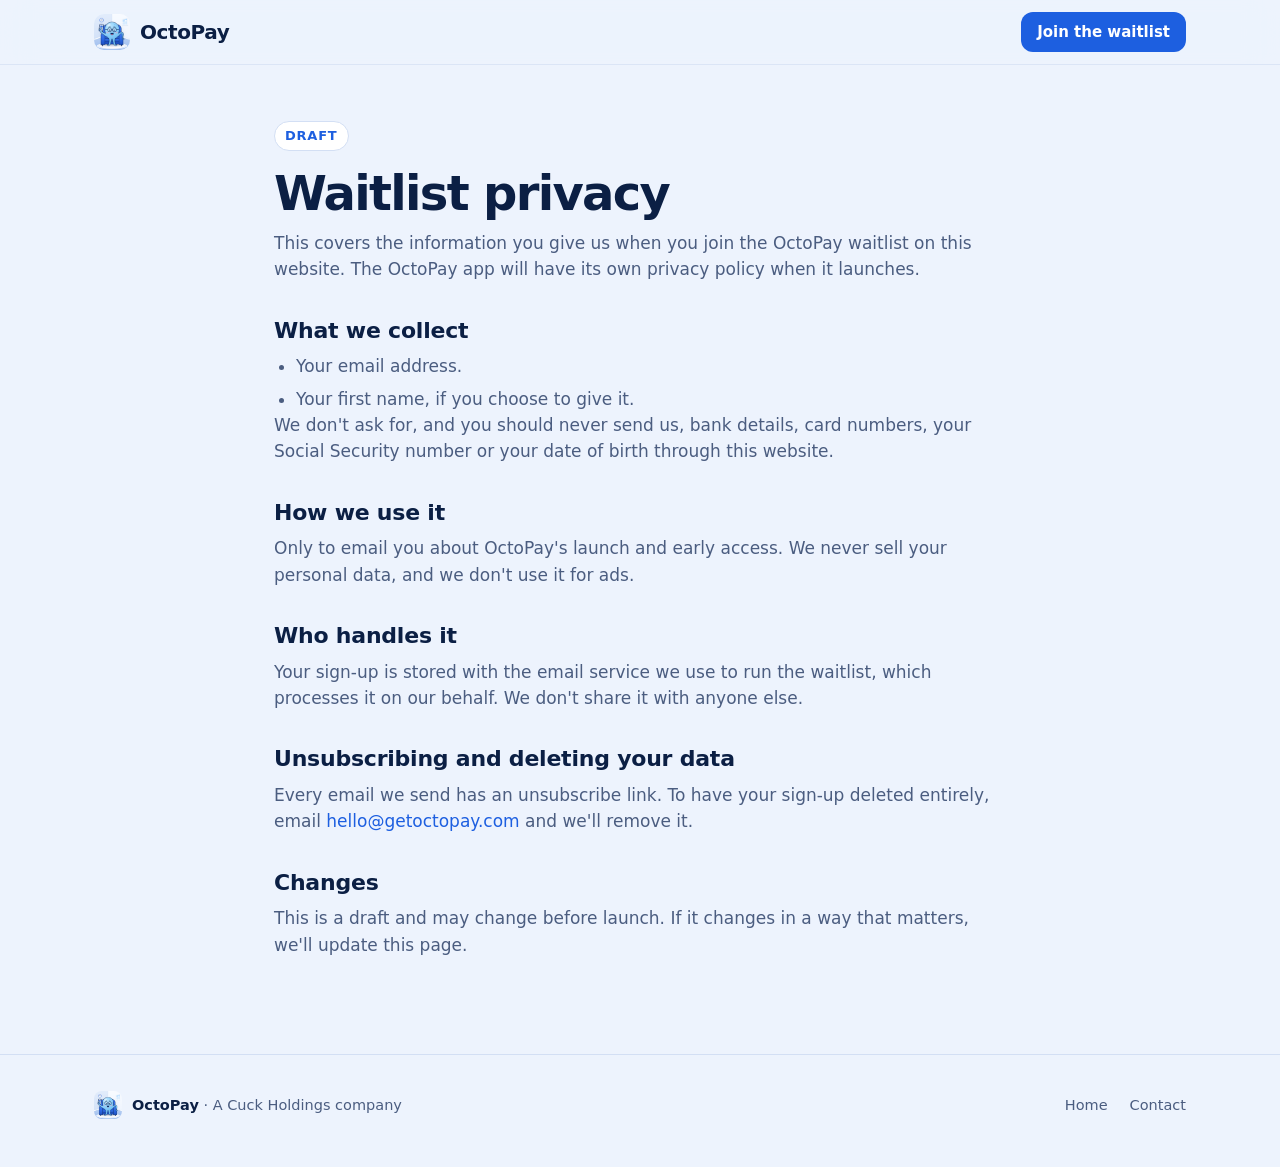
==== privacy.html @ 366e0dc7 "OctoPay marketing site: landing page, waitlist form and draft privacy page Static HTML/CSS/JS with l" ====
<!doctype html>
<html lang="en">
<head>
  <meta charset="utf-8">
  <meta name="viewport" content="width=device-width, initial-scale=1, viewport-fit=cover">
  <title>Waitlist Privacy · OctoPay</title>
  <meta name="description" content="How OctoPay handles the information you give us when you join the waitlist.">
  <meta name="color-scheme" content="light dark">
  <meta name="robots" content="noindex">
  <link rel="icon" type="image/png" sizes="32x32" href="img/favicon-32.png">
  <link rel="apple-touch-icon" href="img/apple-touch-icon.png">
  <link rel="stylesheet" href="styles.css">
  <script>
    try { var t = localStorage.getItem('theme'); if (t) document.documentElement.dataset.theme = t; } catch (e) {}
  </script>
  <style>
    .legal { padding: 56px 0 96px; }
    .legal h1 { font-size: clamp(34px, 5vw, 48px); margin-bottom: 12px; }
    .legal h2 { font-size: 22px; letter-spacing: -0.01em; margin: 36px 0 10px; }
    .legal p, .legal li { color: var(--text-2); }
    .legal p + p { margin-top: 12px; }
    .legal ul { padding-left: 22px; margin: 10px 0 0; }
    .legal li + li { margin-top: 6px; }
    .draft {
      display: inline-block; font-size: 13px; font-weight: 700; letter-spacing: .06em; text-transform: uppercase;
      color: var(--accent); background: var(--surface); border: 1px solid var(--border);
      padding: 4px 10px; border-radius: 999px; margin-bottom: 18px;
    }
  </style>
</head>
<body>
  <header class="site-header">
    <div class="wrap header-inner">
      <a class="brand" href="index.html" aria-label="OctoPay home">
        <img src="img/logo-96.png" width="36" height="36" alt="">
        <span>OctoPay</span>
      </a>
      <div class="header-actions" style="margin-left:auto">
        <a class="btn btn-small" href="index.html#join">Join the waitlist</a>
      </div>
    </div>
  </header>

  <main class="legal">
    <div class="wrap narrow">
      <span class="draft">Draft</span>
      <h1>Waitlist privacy</h1>
      <p>This covers the information you give us when you join the OctoPay waitlist on this website. The OctoPay app will have its own privacy policy when it launches.</p>

      <h2>What we collect</h2>
      <ul>
        <li>Your email address.</li>
        <li>Your first name, if you choose to give it.</li>
      </ul>
      <p>We don't ask for, and you should never send us, bank details, card numbers, your Social Security number or your date of birth through this website.</p>

      <h2>How we use it</h2>
      <p>Only to email you about OctoPay's launch and early access. We never sell your personal data, and we don't use it for ads.</p>

      <h2>Who handles it</h2>
      <p>Your sign-up is stored with the email service we use to run the waitlist, which processes it on our behalf. We don't share it with anyone else.</p>

      <h2>Unsubscribing and deleting your data</h2>
      <p>Every email we send has an unsubscribe link. To have your sign-up deleted entirely, email <a href="mailto:hello@getoctopay.com">hello@getoctopay.com</a> and we'll remove it.</p>

      <h2>Changes</h2>
      <p>This is a draft and may change before launch. If it changes in a way that matters, we'll update this page.</p>
    </div>
  </main>

  <footer class="site-footer">
    <div class="wrap footer-inner">
      <div class="footer-brand">
        <img src="img/logo-96.png" width="28" height="28" alt="">
        <span><strong>OctoPay</strong> · A Cuck Holdings company</span>
      </div>
      <nav class="footer-links" aria-label="Footer">
        <a href="index.html">Home</a>
        <a href="mailto:hello@getoctopay.com">Contact</a>
      </nav>
    </div>
  </footer>
</body>
</html>
---- styles.css ----
/* OctoPay marketing site. Colors are the app's tokens (see CLAUDE.md, "Brand"). */

:root {
  --blue: #1D5FE0;
  --deep: #0F3DA8;
  --sky: #4A8CF5;
  --light: #8DD0FB;
  --navy: #0B2559;
  --card-a: #3175F2;
  --card-b: #1240AE;

  --bg: #EDF3FD;
  --surface: #FFFFFF;
  --surface-muted: #E4ECFA;
  --border: #D3DFF4;
  --text: #0B1F44;
  --text-2: #4B5D80;
  --text-3: #8292B0;
  --accent: #1D5FE0;
  --accent-fill: #1D5FE0;
  --heading-accent: #0F3DA8;
  --success: #0F8A47;
  --danger: #D1242F;
  --header-bg: rgba(237, 243, 253, 0.82);
  --shadow: 0 1px 2px rgba(11, 31, 68, 0.06), 0 12px 32px rgba(11, 37, 89, 0.10);
  --phone-shadow: 0 30px 60px -20px rgba(11, 37, 89, 0.35), 0 12px 24px -12px rgba(11, 37, 89, 0.25);

  --font: -apple-system, BlinkMacSystemFont, "Inter", system-ui, sans-serif;
  --radius: 20px;
  --wrap: 1140px;
  color-scheme: light;
}

@media (prefers-color-scheme: dark) {
  :root:not([data-theme="light"]) {
    --bg: #06122B;
    --surface: #0E1D3E;
    --surface-muted: #15284F;
    --border: #213863;
    --text: #F2F6FF;
    --text-2: #A9B9D9;
    --text-3: #7083A8;
    --accent: #6FA8FF;
    --accent-fill: #2F6BEA;
    --heading-accent: #6FA8FF;
    --success: #3DD68C;
    --danger: #FF6B6B;
    --header-bg: rgba(6, 18, 43, 0.82);
    --shadow: 0 1px 2px rgba(0, 0, 0, 0.3), 0 12px 32px rgba(0, 0, 0, 0.35);
    --phone-shadow: 0 30px 60px -20px rgba(0, 0, 0, 0.7), 0 12px 24px -12px rgba(0, 0, 0, 0.5);
    color-scheme: dark;
  }
}
:root[data-theme="dark"] {
  --bg: #06122B;
  --surface: #0E1D3E;
  --surface-muted: #15284F;
  --border: #213863;
  --text: #F2F6FF;
  --text-2: #A9B9D9;
  --text-3: #7083A8;
  --accent: #6FA8FF;
  --accent-fill: #2F6BEA;
  --heading-accent: #6FA8FF;
  --success: #3DD68C;
  --danger: #FF6B6B;
  --header-bg: rgba(6, 18, 43, 0.82);
  --shadow: 0 1px 2px rgba(0, 0, 0, 0.3), 0 12px 32px rgba(0, 0, 0, 0.35);
  --phone-shadow: 0 30px 60px -20px rgba(0, 0, 0, 0.7), 0 12px 24px -12px rgba(0, 0, 0, 0.5);
  color-scheme: dark;
}

*, *::before, *::after { box-sizing: border-box; }
html { scroll-behavior: smooth; scroll-padding-top: 76px; -webkit-text-size-adjust: 100%; }
@media (prefers-reduced-motion: reduce) { html { scroll-behavior: auto; } }
body {
  margin: 0;
  background: var(--bg);
  color: var(--text);
  font-family: var(--font);
  font-size: 17px;
  line-height: 1.55;
  -webkit-font-smoothing: antialiased;
  overflow-x: hidden;
}
img { max-width: 100%; display: block; }
a { color: var(--accent); text-decoration: none; }
a:hover { text-decoration: underline; }
h1, h2, h3 { margin: 0; letter-spacing: -0.02em; line-height: 1.12; }
p { margin: 0; }
:focus-visible { outline: 3px solid var(--sky); outline-offset: 2px; border-radius: 8px; }

.wrap { width: 100%; max-width: var(--wrap); margin: 0 auto; padding: 0 24px; }
.narrow { max-width: 780px; }
.sr-only { position: absolute; width: 1px; height: 1px; overflow: hidden; clip: rect(0 0 0 0); white-space: nowrap; }
.skip { position: absolute; left: -999px; top: 8px; background: var(--surface); padding: 8px 14px; border-radius: 10px; z-index: 100; }
.skip:focus { left: 8px; }
.muted { color: var(--text-3); }

/* Buttons */
.btn {
  display: inline-flex; align-items: center; justify-content: center;
  font: 600 16px/1 var(--font);
  color: #fff; background: var(--accent-fill);
  border: 0; border-radius: 14px;
  padding: 0 22px; height: 52px;
  cursor: pointer; white-space: nowrap;
  transition: background .15s ease, transform .1s ease;
}
.btn:hover { background: var(--deep); text-decoration: none; }
.btn:active { transform: scale(0.98); }
.btn[disabled] { opacity: .6; cursor: progress; }
.btn-small { height: 40px; padding: 0 16px; font-size: 15px; border-radius: 12px; }

/* Header */
.site-header {
  position: sticky; top: 0; z-index: 50;
  background: var(--header-bg);
  -webkit-backdrop-filter: saturate(180%) blur(16px);
  backdrop-filter: saturate(180%) blur(16px);
  border-bottom: 1px solid color-mix(in srgb, var(--border) 70%, transparent);
}
.header-inner { display: flex; align-items: center; gap: 24px; height: 64px; }
.brand { display: flex; align-items: center; gap: 10px; color: var(--text); font-weight: 700; font-size: 20px; letter-spacing: -0.02em; }
.brand:hover { text-decoration: none; }
.brand img { border-radius: 10px; }
.nav { display: flex; gap: 26px; margin-left: auto; }
.nav a { color: var(--text-2); font-size: 15px; font-weight: 500; }
.nav a:hover { color: var(--text); text-decoration: none; }
.header-actions { display: flex; align-items: center; gap: 10px; }
.theme-toggle {
  width: 40px; height: 40px; border-radius: 12px;
  display: grid; place-items: center;
  background: transparent; border: 1px solid var(--border); color: var(--text-2);
  cursor: pointer;
}
.theme-toggle svg { width: 19px; height: 19px; fill: none; stroke: currentColor; stroke-width: 1.8; stroke-linecap: round; }
.theme-toggle .i-moon { display: none; }
:root[data-theme="dark"] .theme-toggle .i-sun { display: none; }
:root[data-theme="dark"] .theme-toggle .i-moon { display: block; }
@media (prefers-color-scheme: dark) {
  :root:not([data-theme="light"]) .theme-toggle .i-sun { display: none; }
  :root:not([data-theme="light"]) .theme-toggle .i-moon { display: block; }
}

/* Hero */
.hero { padding: 72px 0 96px; position: relative; overflow: hidden; }
.hero::before {
  content: ""; position: absolute; inset: -20% -10% auto auto; width: 70%; height: 120%;
  background: radial-gradient(closest-side, color-mix(in srgb, var(--sky) 28%, transparent), transparent 70%);
  pointer-events: none;
}
.hero-grid { display: grid; grid-template-columns: 1.05fr 1fr; gap: 48px; align-items: center; position: relative; }
.pill {
  display: inline-flex; align-items: center; gap: 8px;
  font-size: 14px; font-weight: 600; color: var(--accent);
  background: var(--surface); border: 1px solid var(--border);
  padding: 6px 14px 6px 10px; border-radius: 999px; margin-bottom: 24px;
}
.pill .dot { width: 8px; height: 8px; border-radius: 50%; background: var(--success); box-shadow: 0 0 0 4px color-mix(in srgb, var(--success) 20%, transparent); }
h1 { font-size: clamp(44px, 7vw, 76px); font-weight: 800; letter-spacing: -0.035em; line-height: 1.02; }
.accent { color: var(--accent); }
.lede { font-size: clamp(18px, 2vw, 21px); color: var(--text-2); margin: 22px 0 32px; max-width: 34em; }

/* Waitlist form */
.waitlist { display: flex; flex-wrap: wrap; gap: 10px; max-width: 520px; }
.waitlist input {
  flex: 1 1 220px; min-width: 0; height: 52px;
  font: 16px var(--font); color: var(--text);
  background: var(--surface); border: 1px solid var(--border); border-radius: 14px;
  padding: 0 16px;
}
.waitlist input::placeholder { color: var(--text-3); }
.waitlist input:focus { outline: none; border-color: var(--accent); box-shadow: 0 0 0 4px color-mix(in srgb, var(--accent) 22%, transparent); }
.waitlist input[aria-invalid="true"] { border-color: var(--danger); }
.form-note { flex-basis: 100%; font-size: 13.5px; color: var(--text-3); }
.form-status { flex-basis: 100%; font-size: 15px; font-weight: 500; min-height: 0; }
.form-status:empty { display: none; }
.form-status.ok { color: var(--success); }
.form-status.err { color: var(--danger); }
.waitlist.done input, .waitlist.done button { display: none; }
.waitlist-full { margin: 28px auto 0; justify-content: center; }
.waitlist-full .form-note, .waitlist-full .form-status { text-align: center; }

/* Phones */
.phone {
  margin: 0;
  width: 280px; aspect-ratio: 390 / 848;
  border-radius: 46px; padding: 9px;
  background: linear-gradient(145deg, #2a3550, #0b1222);
  box-shadow: var(--phone-shadow), inset 0 0 0 1.5px rgba(255, 255, 255, 0.12);
  flex-shrink: 0;
}
.phone img { width: 100%; height: 100%; object-fit: cover; border-radius: 38px; background: var(--surface-muted); }

.hero-art { position: relative; height: 640px; display: flex; justify-content: center; align-items: center; }
.phone-front { position: relative; z-index: 2; transform: translateX(-40px) rotate(-3deg); }
.phone-back { position: absolute; z-index: 1; width: 240px; transform: translate(110px, 30px) rotate(6deg); opacity: .95; }
.bubble {
  position: absolute; z-index: 3; left: 0; bottom: 64px;
  display: flex; align-items: center; gap: 12px;
  background: color-mix(in srgb, var(--surface) 88%, transparent);
  -webkit-backdrop-filter: blur(16px); backdrop-filter: blur(16px);
  border: 1px solid var(--border); border-radius: 18px;
  padding: 12px 16px; font-size: 14.5px; line-height: 1.35;
  box-shadow: var(--shadow);
  animation: float 6s ease-in-out infinite;
}
.bubble img { border-radius: 9px; }
@keyframes float { 50% { transform: translateY(-8px); } }
@media (prefers-reduced-motion: reduce) { .bubble { animation: none; } }

/* Sections */
.section { padding: 104px 0; }
.section-tint { background: var(--surface-muted); }
.section-head { text-align: center; max-width: 720px; margin: 0 auto 56px; }
.section-head.left { text-align: left; margin: 0 0 32px; }
.eyebrow { font-size: 14px; font-weight: 700; text-transform: uppercase; letter-spacing: 0.08em; color: var(--accent); margin-bottom: 14px; }
h2 { font-size: clamp(32px, 4.4vw, 48px); font-weight: 800; letter-spacing: -0.03em; }
h3 { font-size: 19px; font-weight: 700; letter-spacing: -0.01em; }
.body-lg { font-size: 19px; color: var(--text-2); }

/* Steps */
.steps { list-style: none; margin: 0; padding: 0; display: grid; grid-template-columns: repeat(4, 1fr); gap: 24px; }
.step {
  background: var(--surface); border: 1px solid var(--border); border-radius: var(--radius);
  padding: 28px 22px 26px; position: relative; overflow: hidden;
}
.step .phone-sm { width: 180px; margin: 0 auto 26px; border-radius: 32px; padding: 6px; }
.step .phone-sm img { border-radius: 27px; }
.step-num {
  display: inline-grid; place-items: center; width: 30px; height: 30px; border-radius: 10px;
  background: linear-gradient(135deg, var(--card-a), var(--card-b)); color: #fff;
  font-weight: 700; font-size: 15px; margin-bottom: 12px;
}
.step h3 { margin-bottom: 8px; }
.step p { color: var(--text-2); font-size: 15.5px; }

/* Feature split */
.feature-grid { display: grid; grid-template-columns: 1.1fr 1fr; gap: 64px; align-items: center; }
.feature-grid.reverse { grid-template-columns: 1fr 1.1fr; }
.feature-art { display: flex; justify-content: center; align-items: flex-start; }
.feature-art .phone-offset { width: 240px; margin-left: -48px; margin-top: 90px; }
.benefits { list-style: none; margin: 0; padding: 0; display: grid; grid-template-columns: 1fr 1fr; gap: 26px 28px; }
.benefits li { display: flex; gap: 14px; }
.benefits h3 { font-size: 17px; margin-bottom: 4px; }
.benefits p { color: var(--text-2); font-size: 15.5px; }
.ico {
  flex-shrink: 0; width: 42px; height: 42px; border-radius: 12px; display: grid; place-items: center;
  background: color-mix(in srgb, var(--accent) 14%, var(--surface)); color: var(--accent);
}
.ico svg { width: 22px; height: 22px; fill: none; stroke: currentColor; stroke-width: 1.8; stroke-linecap: round; stroke-linejoin: round; }

.checks { list-style: none; padding: 0; margin: 26px 0 22px; display: grid; gap: 14px; }
.checks li { position: relative; padding-left: 34px; color: var(--text-2); }
.checks li strong { color: var(--text); }
.checks li::before {
  content: ""; position: absolute; left: 0; top: 2px; width: 22px; height: 22px; border-radius: 50%;
  background: var(--accent-fill) url("data:image/svg+xml,%3Csvg xmlns='http://www.w3.org/2000/svg' viewBox='0 0 24 24' fill='none' stroke='white' stroke-width='3' stroke-linecap='round' stroke-linejoin='round'%3E%3Cpath d='M6 12.5l4 4 8-9'/%3E%3C/svg%3E") center / 13px no-repeat;
}
.fine { font-size: 14.5px; color: var(--text-3); }

/* Navy section (navy in both modes, as in the app's dark surfaces) */
.section-navy { background: var(--navy); color: #F2F6FF; position: relative; overflow: hidden; }
.section-navy::before {
  content: ""; position: absolute; inset: auto -10% -60% -10%; height: 100%;
  background: radial-gradient(closest-side, rgba(74, 140, 245, 0.35), transparent 70%);
  pointer-events: none;
}
:root[data-theme="dark"] .section-navy { background: #0A1A3D; }
@media (prefers-color-scheme: dark) { :root:not([data-theme="light"]) .section-navy { background: #0A1A3D; } }
.section-navy .eyebrow { color: var(--light); }
.tiles { display: grid; grid-template-columns: repeat(4, 1fr); gap: 20px; position: relative; }
.tile {
  background: rgba(255, 255, 255, 0.06); border: 1px solid rgba(141, 208, 251, 0.18);
  border-radius: var(--radius); padding: 26px 22px;
}
.tile .ico { background: rgba(141, 208, 251, 0.14); color: var(--light); margin-bottom: 18px; }
.tile h3 { font-size: 17.5px; margin-bottom: 8px; }
.tile p { color: #A9B9D9; font-size: 15.5px; }
.tiles-note { text-align: center; margin-top: 40px; color: #A9B9D9; position: relative; }

/* FAQ */
.faq { display: grid; gap: 12px; }
.faq details { background: var(--surface); border: 1px solid var(--border); border-radius: 16px; }
.faq summary {
  list-style: none; cursor: pointer; padding: 20px 56px 20px 22px; position: relative;
  font-weight: 600; font-size: 17.5px;
}
.faq summary::-webkit-details-marker { display: none; }
.faq summary::after {
  content: ""; position: absolute; right: 22px; top: 50%; width: 11px; height: 11px; margin-top: -8px;
  border-right: 2px solid var(--text-3); border-bottom: 2px solid var(--text-3);
  transform: rotate(45deg); transition: transform .2s ease;
}
.faq details[open] summary::after { transform: rotate(-135deg); margin-top: -2px; }
.faq details p { padding: 0 22px 22px; color: var(--text-2); }

/* CTA */
.cta { padding-top: 40px; }
.cta-inner { text-align: center; }
.cta-inner > img { margin: 0 auto 24px; border-radius: 36px; box-shadow: var(--shadow); }
.cta-inner .body-lg { margin-top: 14px; }

/* Footer */
.site-footer { border-top: 1px solid var(--border); padding: 36px 0 48px; font-size: 14.5px; color: var(--text-2); }
.footer-inner { display: grid; grid-template-columns: 1fr auto; gap: 18px 24px; align-items: center; }
.footer-brand { display: flex; align-items: center; gap: 10px; }
.footer-brand img { border-radius: 8px; }
.footer-brand strong { color: var(--text); }
.footer-links { display: flex; gap: 22px; }
.footer-links a { color: var(--text-2); }
.footer-fine { grid-column: 1 / -1; font-size: 13px; color: var(--text-3); max-width: 60em; }

/* Responsive */
@media (max-width: 1020px) {
  .steps { grid-template-columns: repeat(2, 1fr); }
  .tiles { grid-template-columns: repeat(2, 1fr); }
  .benefits { grid-template-columns: 1fr; }
}
@media (max-width: 860px) {
  .nav { display: none; }
  .header-actions { margin-left: auto; }
  .hero { padding: 40px 0 64px; }
  .hero-grid, .feature-grid, .feature-grid.reverse { grid-template-columns: 1fr; gap: 40px; }
  .hero-copy { text-align: center; }
  .hero-copy .waitlist { margin: 0 auto; }
  .lede { margin-left: auto; margin-right: auto; }
  .hero-art { height: 560px; }
  .feature-grid.reverse .feature-art { order: 2; }
  .section { padding: 72px 0; }
  .section-head.left { text-align: center; }
  .feature-copy .body-lg, .fine { text-align: center; }
}
@media (max-width: 560px) {
  .wrap { padding: 0 16px; }
  .btn-small { display: none; }
  .waitlist .btn { flex: 1 1 100%; }
  .hero-art { height: 500px; }
  .phone { width: 230px; border-radius: 38px; padding: 7px; }
  .phone img { border-radius: 31px; }
  .phone-front { transform: translateX(-34px) rotate(-3deg); }
  .phone-back { width: 190px; transform: translate(82px, 26px) rotate(6deg); }
  .bubble { left: 50%; transform: translateX(-50%); bottom: 18px; white-space: nowrap; animation: none; }
  .steps, .tiles { grid-template-columns: 1fr; }
  .feature-art .phone { width: 210px; }
  .feature-art .phone-offset { width: 175px; margin-left: -36px; margin-top: 70px; }
  .footer-inner { grid-template-columns: 1fr; }
}
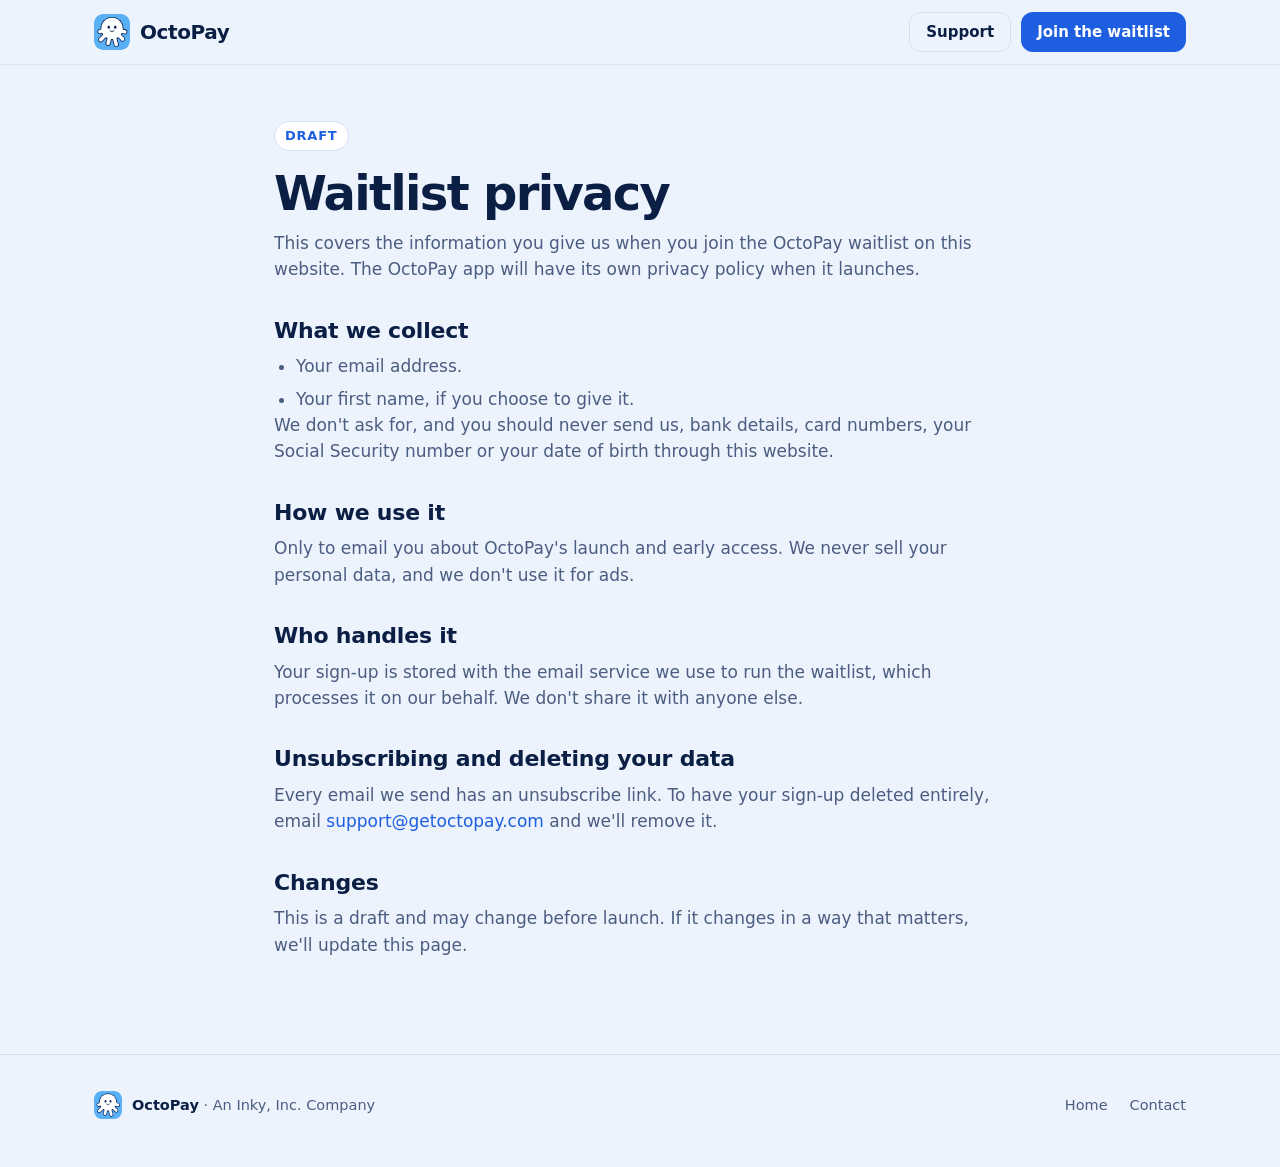
==== commit 9e79a958: "New octopus logo, Support button, Inky, Inc. footer - Flat white octopus with navy outline and sun-r" ====
--- a/privacy.html
+++ b/privacy.html
@@ -7,6 +7,7 @@
   <meta name="description" content="How OctoPay handles the information you give us when you join the waitlist.">
   <meta name="color-scheme" content="light dark">
   <meta name="robots" content="noindex">
+  <link rel="icon" type="image/svg+xml" href="img/logo.svg">
   <link rel="icon" type="image/png" sizes="32x32" href="img/favicon-32.png">
   <link rel="apple-touch-icon" href="img/apple-touch-icon.png">
   <link rel="stylesheet" href="styles.css">
@@ -32,11 +33,12 @@
   <header class="site-header">
     <div class="wrap header-inner">
       <a class="brand" href="index.html" aria-label="OctoPay home">
-        <img src="img/logo-96.png" width="36" height="36" alt="">
+        <img src="img/logo.svg" width="36" height="36" alt="">
         <span>OctoPay</span>
       </a>
       <div class="header-actions" style="margin-left:auto">
-        <a class="btn btn-small" href="index.html#join">Join the waitlist</a>
+        <a class="btn btn-small btn-ghost" href="mailto:support@getoctopay.com">Support</a>
+        <a class="btn btn-small btn-join" href="index.html#join">Join the waitlist</a>
       </div>
     </div>
   </header>
@@ -61,7 +63,7 @@
       <p>Your sign-up is stored with the email service we use to run the waitlist, which processes it on our behalf. We don't share it with anyone else.</p>
 
       <h2>Unsubscribing and deleting your data</h2>
-      <p>Every email we send has an unsubscribe link. To have your sign-up deleted entirely, email <a href="mailto:hello@getoctopay.com">hello@getoctopay.com</a> and we'll remove it.</p>
+      <p>Every email we send has an unsubscribe link. To have your sign-up deleted entirely, email <a href="mailto:support@getoctopay.com">support@getoctopay.com</a> and we'll remove it.</p>
 
       <h2>Changes</h2>
       <p>This is a draft and may change before launch. If it changes in a way that matters, we'll update this page.</p>
@@ -71,12 +73,12 @@
   <footer class="site-footer">
     <div class="wrap footer-inner">
       <div class="footer-brand">
-        <img src="img/logo-96.png" width="28" height="28" alt="">
-        <span><strong>OctoPay</strong> · A Cuck Holdings company</span>
+        <img src="img/logo.svg" width="28" height="28" alt="">
+        <span><strong>OctoPay</strong> · An Inky, Inc. Company</span>
       </div>
       <nav class="footer-links" aria-label="Footer">
         <a href="index.html">Home</a>
-        <a href="mailto:hello@getoctopay.com">Contact</a>
+        <a href="mailto:support@getoctopay.com">Contact</a>
       </nav>
     </div>
   </footer>
--- a/styles.css
+++ b/styles.css
@@ -111,6 +111,10 @@
 .btn:active { transform: scale(0.98); }
 .btn[disabled] { opacity: .6; cursor: progress; }
 .btn-small { height: 40px; padding: 0 16px; font-size: 15px; border-radius: 12px; }
+.btn-ghost { background: transparent; color: var(--text); border: 1px solid var(--border); gap: 7px; }
+.btn-ghost:hover { background: var(--surface); color: var(--text); }
+.btn-ghost svg { width: 17px; height: 17px; fill: none; stroke: currentColor; stroke-width: 1.8; stroke-linecap: round; stroke-linejoin: round; }
+.hp { position: absolute; left: -10000px; width: 1px; height: 1px; opacity: 0; }
 
 /* Header */
 .site-header {
@@ -123,7 +127,7 @@
 .header-inner { display: flex; align-items: center; gap: 24px; height: 64px; }
 .brand { display: flex; align-items: center; gap: 10px; color: var(--text); font-weight: 700; font-size: 20px; letter-spacing: -0.02em; }
 .brand:hover { text-decoration: none; }
-.brand img { border-radius: 10px; }
+.brand img { border-radius: 9px; }
 .nav { display: flex; gap: 26px; margin-left: auto; }
 .nav a { color: var(--text-2); font-size: 15px; font-weight: 500; }
 .nav a:hover { color: var(--text); text-decoration: none; }
@@ -334,7 +338,7 @@
 }
 @media (max-width: 560px) {
   .wrap { padding: 0 16px; }
-  .btn-small { display: none; }
+  .btn-join { display: none; }
   .waitlist .btn { flex: 1 1 100%; }
   .hero-art { height: 500px; }
   .phone { width: 230px; border-radius: 38px; padding: 7px; }
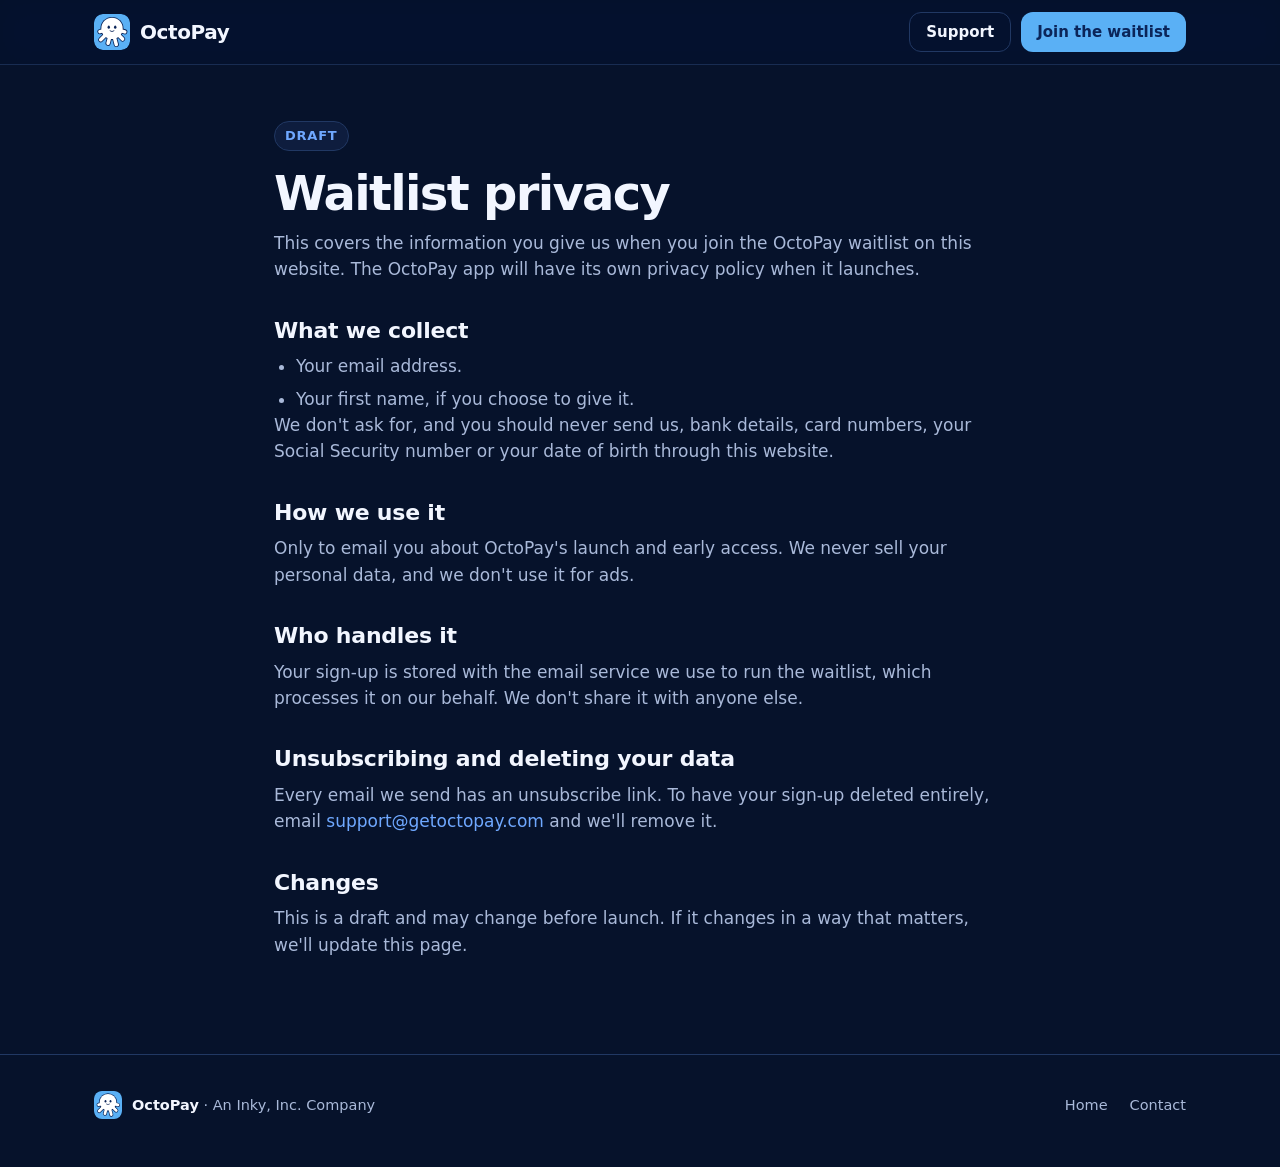
==== commit 69641186: "Dark theme by default, toggle for light; shade the feature icons - Dark is now the default for all v" ====
--- a/privacy.html
+++ b/privacy.html
@@ -5,14 +5,14 @@
   <meta name="viewport" content="width=device-width, initial-scale=1, viewport-fit=cover">
   <title>Waitlist Privacy · OctoPay</title>
   <meta name="description" content="How OctoPay handles the information you give us when you join the waitlist.">
-  <meta name="color-scheme" content="light dark">
+  <meta name="color-scheme" content="dark light">
   <meta name="robots" content="noindex">
   <link rel="icon" type="image/svg+xml" href="img/logo.svg">
   <link rel="icon" type="image/png" sizes="32x32" href="img/favicon-32.png">
   <link rel="apple-touch-icon" href="img/apple-touch-icon.png">
-  <link rel="stylesheet" href="styles.css">
+  <link rel="stylesheet" href="styles.css?v=4">
   <script>
-    try { var t = localStorage.getItem('theme'); if (t) document.documentElement.dataset.theme = t; } catch (e) {}
+    try { var t = localStorage.getItem('octopay-theme'); if (t) document.documentElement.dataset.theme = t; } catch (e) {}
   </script>
   <style>
     .legal { padding: 56px 0 96px; }
--- a/styles.css
+++ b/styles.css
@@ -1,4 +1,5 @@
-/* OctoPay marketing site. Colors are the app's tokens (see CLAUDE.md, "Brand"). */
+/* OctoPay marketing site. Colors are the app's tokens (see CLAUDE.md, "Brand").
+   Dark is the default for everyone; the header toggle switches to light. */
 
 :root {
   --blue: #1D5FE0;
@@ -9,49 +10,6 @@
   --card-a: #3175F2;
   --card-b: #1240AE;
 
-  --bg: #EDF3FD;
-  --surface: #FFFFFF;
-  --surface-muted: #E4ECFA;
-  --border: #D3DFF4;
-  --text: #0B1F44;
-  --text-2: #4B5D80;
-  --text-3: #8292B0;
-  --accent: #1D5FE0;
-  --accent-fill: #1D5FE0;
-  --heading-accent: #0F3DA8;
-  --success: #0F8A47;
-  --danger: #D1242F;
-  --header-bg: rgba(237, 243, 253, 0.82);
-  --shadow: 0 1px 2px rgba(11, 31, 68, 0.06), 0 12px 32px rgba(11, 37, 89, 0.10);
-  --phone-shadow: 0 30px 60px -20px rgba(11, 37, 89, 0.35), 0 12px 24px -12px rgba(11, 37, 89, 0.25);
-
-  --font: -apple-system, BlinkMacSystemFont, "Inter", system-ui, sans-serif;
-  --radius: 20px;
-  --wrap: 1140px;
-  color-scheme: light;
-}
-
-@media (prefers-color-scheme: dark) {
-  :root:not([data-theme="light"]) {
-    --bg: #06122B;
-    --surface: #0E1D3E;
-    --surface-muted: #15284F;
-    --border: #213863;
-    --text: #F2F6FF;
-    --text-2: #A9B9D9;
-    --text-3: #7083A8;
-    --accent: #6FA8FF;
-    --accent-fill: #2F6BEA;
-    --heading-accent: #6FA8FF;
-    --success: #3DD68C;
-    --danger: #FF6B6B;
-    --header-bg: rgba(6, 18, 43, 0.82);
-    --shadow: 0 1px 2px rgba(0, 0, 0, 0.3), 0 12px 32px rgba(0, 0, 0, 0.35);
-    --phone-shadow: 0 30px 60px -20px rgba(0, 0, 0, 0.7), 0 12px 24px -12px rgba(0, 0, 0, 0.5);
-    color-scheme: dark;
-  }
-}
-:root[data-theme="dark"] {
   --bg: #06122B;
   --surface: #0E1D3E;
   --surface-muted: #15284F;
@@ -68,6 +26,29 @@
   --shadow: 0 1px 2px rgba(0, 0, 0, 0.3), 0 12px 32px rgba(0, 0, 0, 0.35);
   --phone-shadow: 0 30px 60px -20px rgba(0, 0, 0, 0.7), 0 12px 24px -12px rgba(0, 0, 0, 0.5);
   color-scheme: dark;
+
+  --font: -apple-system, BlinkMacSystemFont, "Inter", system-ui, sans-serif;
+  --radius: 20px;
+  --wrap: 1140px;
+}
+
+:root[data-theme="light"] {
+  --bg: #EDF3FD;
+  --surface: #FFFFFF;
+  --surface-muted: #E4ECFA;
+  --border: #D3DFF4;
+  --text: #0B1F44;
+  --text-2: #4B5D80;
+  --text-3: #8292B0;
+  --accent: #1D5FE0;
+  --accent-fill: #1D5FE0;
+  --heading-accent: #0F3DA8;
+  --success: #0F8A47;
+  --danger: #D1242F;
+  --header-bg: rgba(237, 243, 253, 0.82);
+  --shadow: 0 1px 2px rgba(11, 31, 68, 0.06), 0 12px 32px rgba(11, 37, 89, 0.10);
+  --phone-shadow: 0 30px 60px -20px rgba(11, 37, 89, 0.35), 0 12px 24px -12px rgba(11, 37, 89, 0.25);
+  color-scheme: light;
 }
 
 *, *::before, *::after { box-sizing: border-box; }
@@ -101,13 +82,13 @@
 .btn {
   display: inline-flex; align-items: center; justify-content: center;
   font: 600 16px/1 var(--font);
-  color: #fff; background: var(--accent-fill);
+  color: var(--navy); background: #5AB0F5;
   border: 0; border-radius: 14px;
   padding: 0 22px; height: 52px;
   cursor: pointer; white-space: nowrap;
   transition: background .15s ease, transform .1s ease;
 }
-.btn:hover { background: var(--deep); text-decoration: none; }
+.btn:hover { background: #3F9EEF; text-decoration: none; }
 .btn:active { transform: scale(0.98); }
 .btn[disabled] { opacity: .6; cursor: progress; }
 .btn-small { height: 40px; padding: 0 16px; font-size: 15px; border-radius: 12px; }
@@ -139,13 +120,9 @@
   cursor: pointer;
 }
 .theme-toggle svg { width: 19px; height: 19px; fill: none; stroke: currentColor; stroke-width: 1.8; stroke-linecap: round; }
-.theme-toggle .i-moon { display: none; }
-:root[data-theme="dark"] .theme-toggle .i-sun { display: none; }
-:root[data-theme="dark"] .theme-toggle .i-moon { display: block; }
-@media (prefers-color-scheme: dark) {
-  :root:not([data-theme="light"]) .theme-toggle .i-sun { display: none; }
-  :root:not([data-theme="light"]) .theme-toggle .i-moon { display: block; }
-}
+.theme-toggle .i-sun { display: none; }
+:root[data-theme="light"] .theme-toggle .i-sun { display: block; }
+:root[data-theme="light"] .theme-toggle .i-moon { display: none; }
 
 /* Hero */
 .hero { padding: 72px 0 96px; position: relative; overflow: hidden; }
@@ -234,7 +211,8 @@
 .step .phone-sm img { border-radius: 27px; }
 .step-num {
   display: inline-grid; place-items: center; width: 30px; height: 30px; border-radius: 10px;
-  background: linear-gradient(135deg, var(--card-a), var(--card-b)); color: #fff;
+  background: linear-gradient(135deg, #8DCBFA, #5AB0F5 55%, #3A98EC); color: var(--navy);
+  box-shadow: inset 0 0 0 1px rgba(11, 37, 89, 0.14), inset 0 1px 0 rgba(255, 255, 255, 0.45), 0 2px 6px rgba(58, 152, 236, 0.35);
   font-weight: 700; font-size: 15px; margin-bottom: 12px;
 }
 .step h3 { margin-bottom: 8px; }
@@ -251,7 +229,8 @@
 .benefits p { color: var(--text-2); font-size: 15.5px; }
 .ico {
   flex-shrink: 0; width: 42px; height: 42px; border-radius: 12px; display: grid; place-items: center;
-  background: color-mix(in srgb, var(--accent) 14%, var(--surface)); color: var(--accent);
+  background: linear-gradient(135deg, #8DCBFA, #5AB0F5 55%, #3A98EC); color: var(--navy);
+  box-shadow: inset 0 0 0 1px rgba(11, 37, 89, 0.14), inset 0 1px 0 rgba(255, 255, 255, 0.45), 0 2px 6px rgba(58, 152, 236, 0.35);
 }
 .ico svg { width: 22px; height: 22px; fill: none; stroke: currentColor; stroke-width: 1.8; stroke-linecap: round; stroke-linejoin: round; }
 
@@ -271,8 +250,8 @@
   background: radial-gradient(closest-side, rgba(74, 140, 245, 0.35), transparent 70%);
   pointer-events: none;
 }
-:root[data-theme="dark"] .section-navy { background: #0A1A3D; }
-@media (prefers-color-scheme: dark) { :root:not([data-theme="light"]) .section-navy { background: #0A1A3D; } }
+.section-navy { background: #0A1A3D; }
+:root[data-theme="light"] .section-navy { background: var(--navy); }
 .section-navy .eyebrow { color: var(--light); }
 .tiles { display: grid; grid-template-columns: repeat(4, 1fr); gap: 20px; position: relative; }
 .tile {
